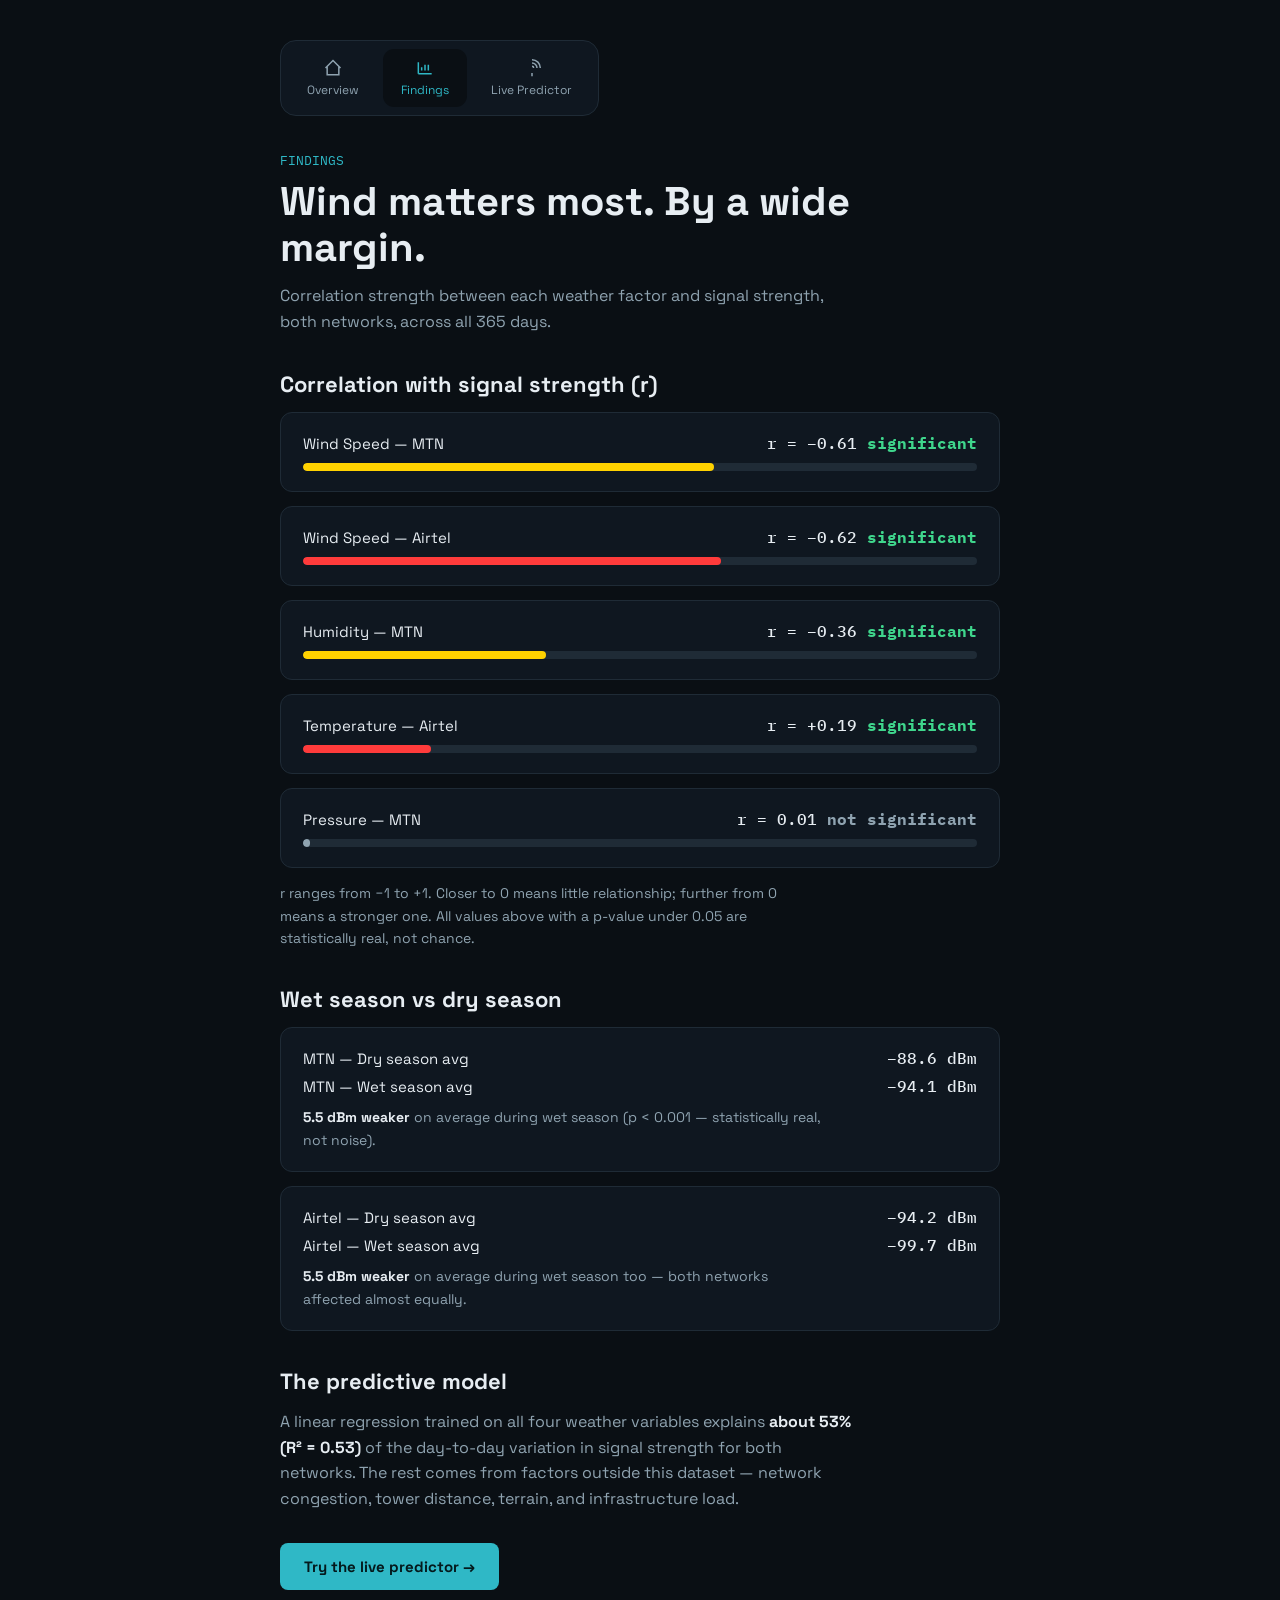
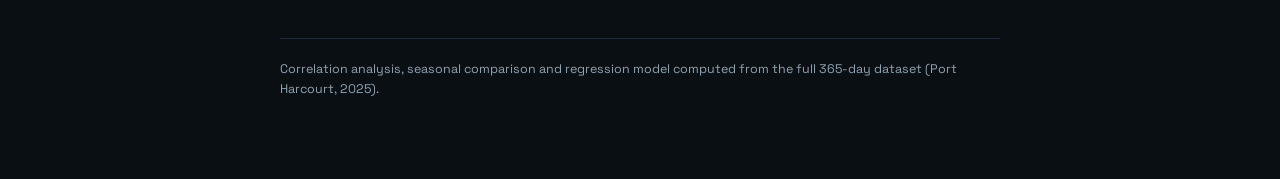
==== findings.html @ b2a47892 "Initial commit" ====
<!DOCTYPE html>
<html lang="en">
<head>
<meta charset="UTF-8">
<meta name="viewport" content="width=device-width, initial-scale=1">
<title>Findings — Signal Forecast</title>
<link rel="stylesheet" href="style.css">
</head>
<body>
<div class="wrap">
  <nav>
    <a href="index.html"><svg viewBox="0 0 24 24"><path d="M3 12l9-9 9 9M5 10v10h14V10"/></svg>Overview</a>
    <a href="findings.html" class="active"><svg viewBox="0 0 24 24"><path d="M4 19V5M4 19h16M8 15v-4M12 15V8M16 15v-7"/></svg>Findings</a>
    <a href="predictor.html"><svg viewBox="0 0 24 24"><path d="M12 2a10 10 0 0 1 10 10M12 6a6 6 0 0 1 6 6M12 10a2 2 0 0 1 2 2M12 22v-4"/></svg>Live Predictor</a>
  </nav>

  <div class="eyebrow">FINDINGS</div>
  <h1>Wind matters most. By a wide margin.</h1>
  <p class="sub">Correlation strength between each weather factor and signal strength, both networks, across all 365 days.</p>

  <h2>Correlation with signal strength (r)</h2>
  <div class="card">
    <div class="stat-row"><div class="stat-label">Wind Speed — MTN</div><div class="stat-val">r = −0.61 <span class="sig yes">significant</span></div></div>
    <div class="bar-track"><div class="bar-fill" style="width:61%; background:var(--mtn);"></div></div>
  </div>
  <div class="card">
    <div class="stat-row"><div class="stat-label">Wind Speed — Airtel</div><div class="stat-val">r = −0.62 <span class="sig yes">significant</span></div></div>
    <div class="bar-track"><div class="bar-fill" style="width:62%; background:var(--airtel);"></div></div>
  </div>
  <div class="card">
    <div class="stat-row"><div class="stat-label">Humidity — MTN</div><div class="stat-val">r = −0.36 <span class="sig yes">significant</span></div></div>
    <div class="bar-track"><div class="bar-fill" style="width:36%; background:var(--mtn);"></div></div>
  </div>
  <div class="card">
    <div class="stat-row"><div class="stat-label">Temperature — Airtel</div><div class="stat-val">r = +0.19 <span class="sig yes">significant</span></div></div>
    <div class="bar-track"><div class="bar-fill" style="width:19%; background:var(--airtel);"></div></div>
  </div>
  <div class="card">
    <div class="stat-row"><div class="stat-label">Pressure — MTN</div><div class="stat-val">r = 0.01 <span class="sig no">not significant</span></div></div>
    <div class="bar-track"><div class="bar-fill" style="width:1%; background:var(--text-dim);"></div></div>
  </div>
  <p class="body-text" style="margin-top:14px; font-size:14px;">r ranges from −1 to +1. Closer to 0 means little relationship; further from 0 means a stronger one. All values above with a p-value under 0.05 are statistically real, not chance.</p>

  <h2>Wet season vs dry season</h2>
  <div class="card">
    <div class="stat-row"><div class="stat-label">MTN — Dry season avg</div><div class="stat-val">−88.6 dBm</div></div>
    <div class="stat-row" style="margin-top:8px;"><div class="stat-label">MTN — Wet season avg</div><div class="stat-val">−94.1 dBm</div></div>
    <p class="body-text" style="margin-top:10px; font-size:14px;"><strong>5.5 dBm weaker</strong> on average during wet season (p &lt; 0.001 — statistically real, not noise).</p>
  </div>
  <div class="card">
    <div class="stat-row"><div class="stat-label">Airtel — Dry season avg</div><div class="stat-val">−94.2 dBm</div></div>
    <div class="stat-row" style="margin-top:8px;"><div class="stat-label">Airtel — Wet season avg</div><div class="stat-val">−99.7 dBm</div></div>
    <p class="body-text" style="margin-top:10px; font-size:14px;"><strong>5.5 dBm weaker</strong> on average during wet season too — both networks affected almost equally.</p>
  </div>

  <h2>The predictive model</h2>
  <p class="body-text">A linear regression trained on all four weather variables explains <strong>about 53% (R² = 0.53)</strong> of the day-to-day variation in signal strength for both networks. The rest comes from factors outside this dataset — network congestion, tower distance, terrain, and infrastructure load.</p>

  <div style="margin-top:32px;">
    <a href="predictor.html" class="btn">Try the live predictor →</a>
  </div>

  <footer>
    Correlation analysis, seasonal comparison and regression model computed from the full 365-day dataset (Port Harcourt, 2025).
  </footer>
</div>
</body>
</html>
---- style.css ----
@import url('https://fonts.googleapis.com/css2?family=Space+Grotesk:wght@400;500;700&family=IBM+Plex+Mono:wght@400;500&display=swap');
:root{
  --bg:#0a0f14; --bg-panel:#0f1720; --line:#1f2b36;
  --text:#e7edf2; --text-dim:#8fa3b0;
  --mtn:#ffd200; --airtel:#ff3b3b;
  --good:#3fd68c; --fair:#f2c94c; --poor:#ff6b6b; --wave:#2fb8c6;
}
*{box-sizing:border-box; margin:0; padding:0;}
body{background:var(--bg); color:var(--text); font-family:'Space Grotesk',sans-serif; min-height:100vh;}
.wrap{max-width:760px; margin:0 auto; padding:40px 20px 80px;}
nav{display:flex; gap:6px; background:var(--bg-panel); border:1px solid var(--line); border-radius:16px; padding:8px; margin-bottom:36px; width:fit-content;}
nav a{display:flex; flex-direction:column; align-items:center; gap:4px; padding:9px 18px; border-radius:11px; text-decoration:none; color:var(--text-dim); font-size:12px; transition:background 0.15s, color 0.15s;}
nav a svg{width:20px; height:20px; stroke:currentColor; fill:none; stroke-width:1.8;}
nav a.active{background:var(--bg); color:var(--wave);}
nav a:hover{color:var(--text);}
.eyebrow{font-family:'IBM Plex Mono',monospace; font-size:13px; color:var(--wave);}
h1{font-size:clamp(28px,5vw,40px); font-weight:700; line-height:1.15; margin:10px 0 12px;}
h2{font-size:22px; font-weight:700; margin:36px 0 14px;}
p.sub,.body-text{color:var(--text-dim); font-size:16px; line-height:1.6; max-width:58ch;}
.body-text strong{color:var(--text);}
.card{background:var(--bg-panel); border:1px solid var(--line); border-radius:12px; padding:20px 22px; margin-bottom:14px;}
.stat-row{display:flex; justify-content:space-between; align-items:center; gap:12px;}
.stat-label{font-size:15px;}
.stat-val{font-family:'IBM Plex Mono',monospace; font-weight:500;}
.bar-track{background:var(--line); height:8px; border-radius:4px; margin-top:10px; overflow:hidden;}
.bar-fill{height:100%; border-radius:4px;}
.sig{font-weight:700;}
.sig.yes{color:var(--good);}
.sig.no{color:var(--text-dim);}
.btn{display:inline-block; background:var(--wave); color:#04191c; border:none; padding:14px 24px; border-radius:8px; font-weight:700; font-size:15px; text-decoration:none; font-family:inherit;}
footer{margin-top:48px; padding-top:20px; border-top:1px solid var(--line); font-size:12.5px; color:var(--text-dim); line-height:1.6;}
@view-transition {
  navigation: auto;
}
.wrap{
  animation: fadeIn 0.35s ease;
}
@keyframes fadeIn {
  from { opacity: 0; transform: translateY(6px); }
  to { opacity: 1; transform: translateY(0); }
}
.forecast-row{display:grid; grid-template-columns:repeat(5,1fr); gap:8px;}
.fcard{background:var(--bg-panel); border:1px solid var(--line); border-radius:10px; padding:14px;}
.fcard .fday{font-family:'IBM Plex Mono',monospace; font-size:11px; color:var(--text-dim); margin-bottom:8px;}
.fcard .ftemp{font-size:15px; margin-bottom:8px;}
.fcard .fnet{display:flex; justify-content:space-between; font-size:12.5px; margin-top:4px;}
.fcard .fnet .fdbm{font-family:'IBM Plex Mono',monospace;}
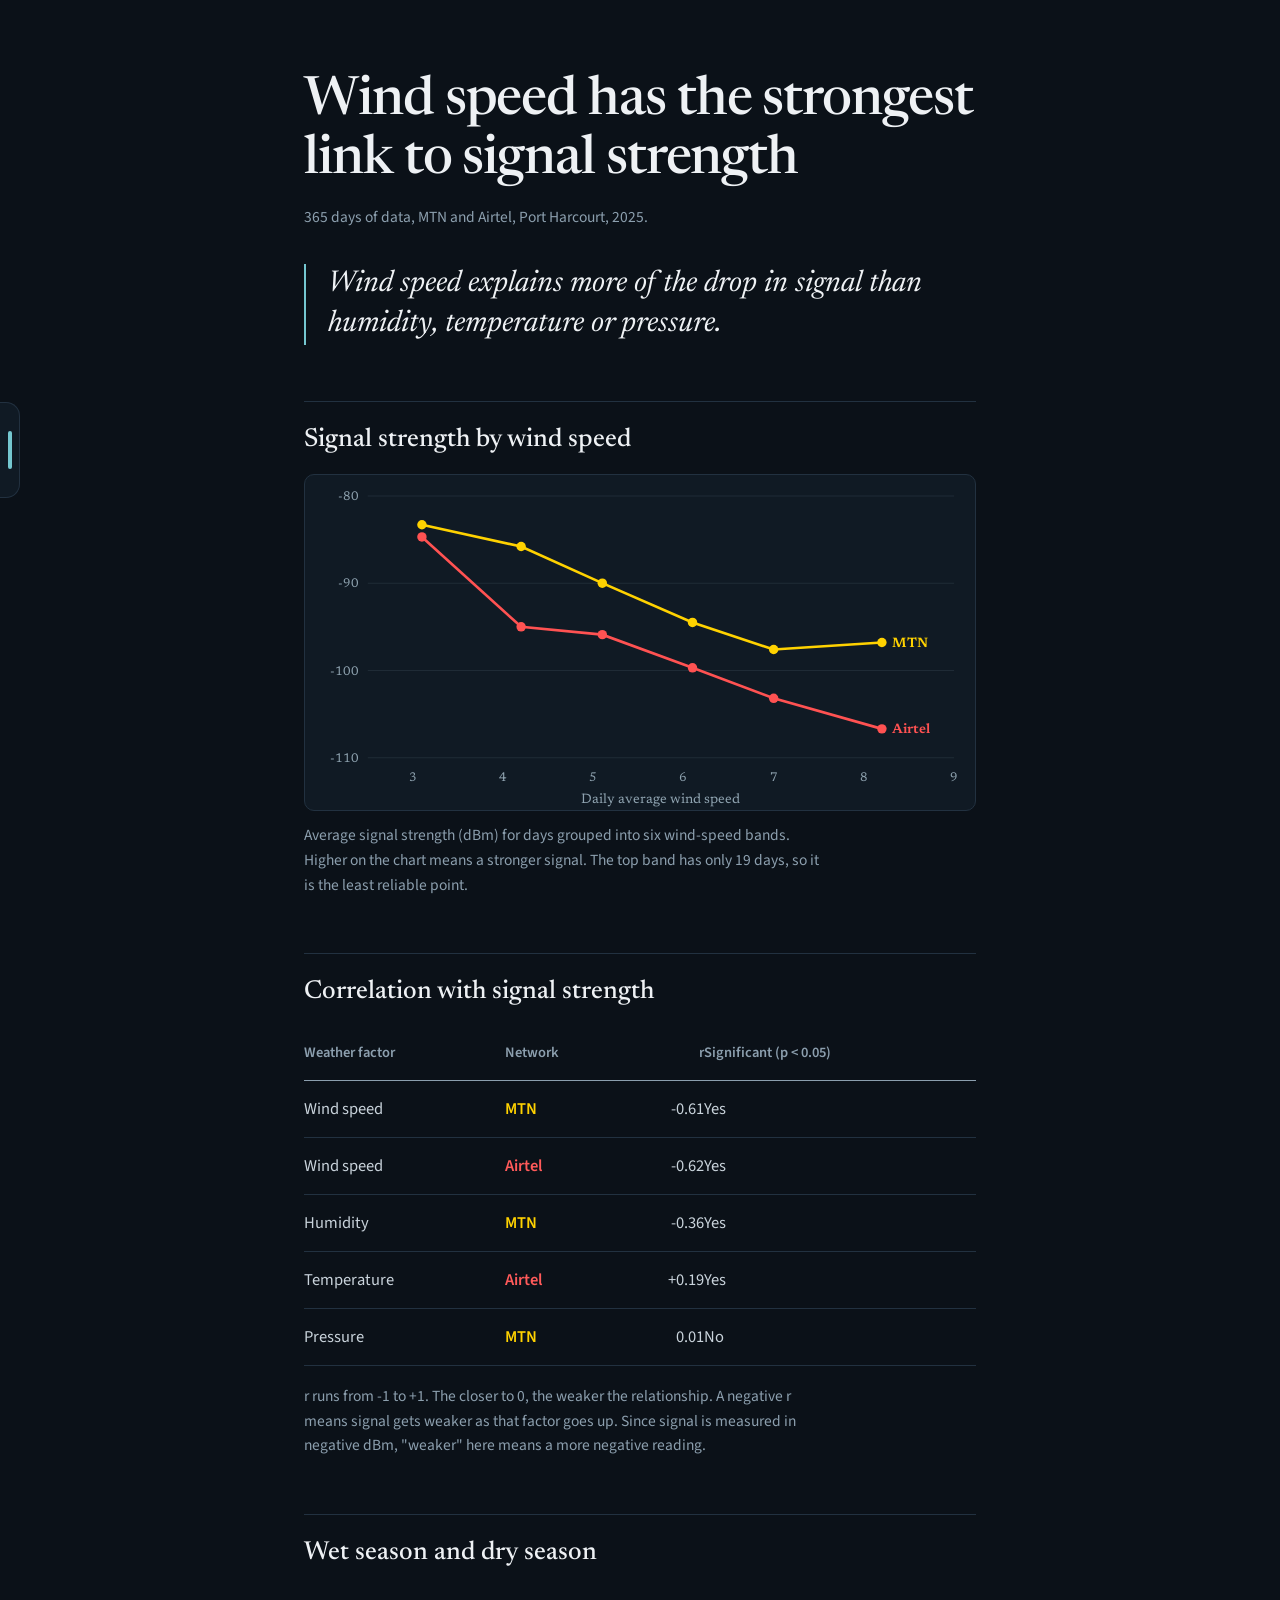
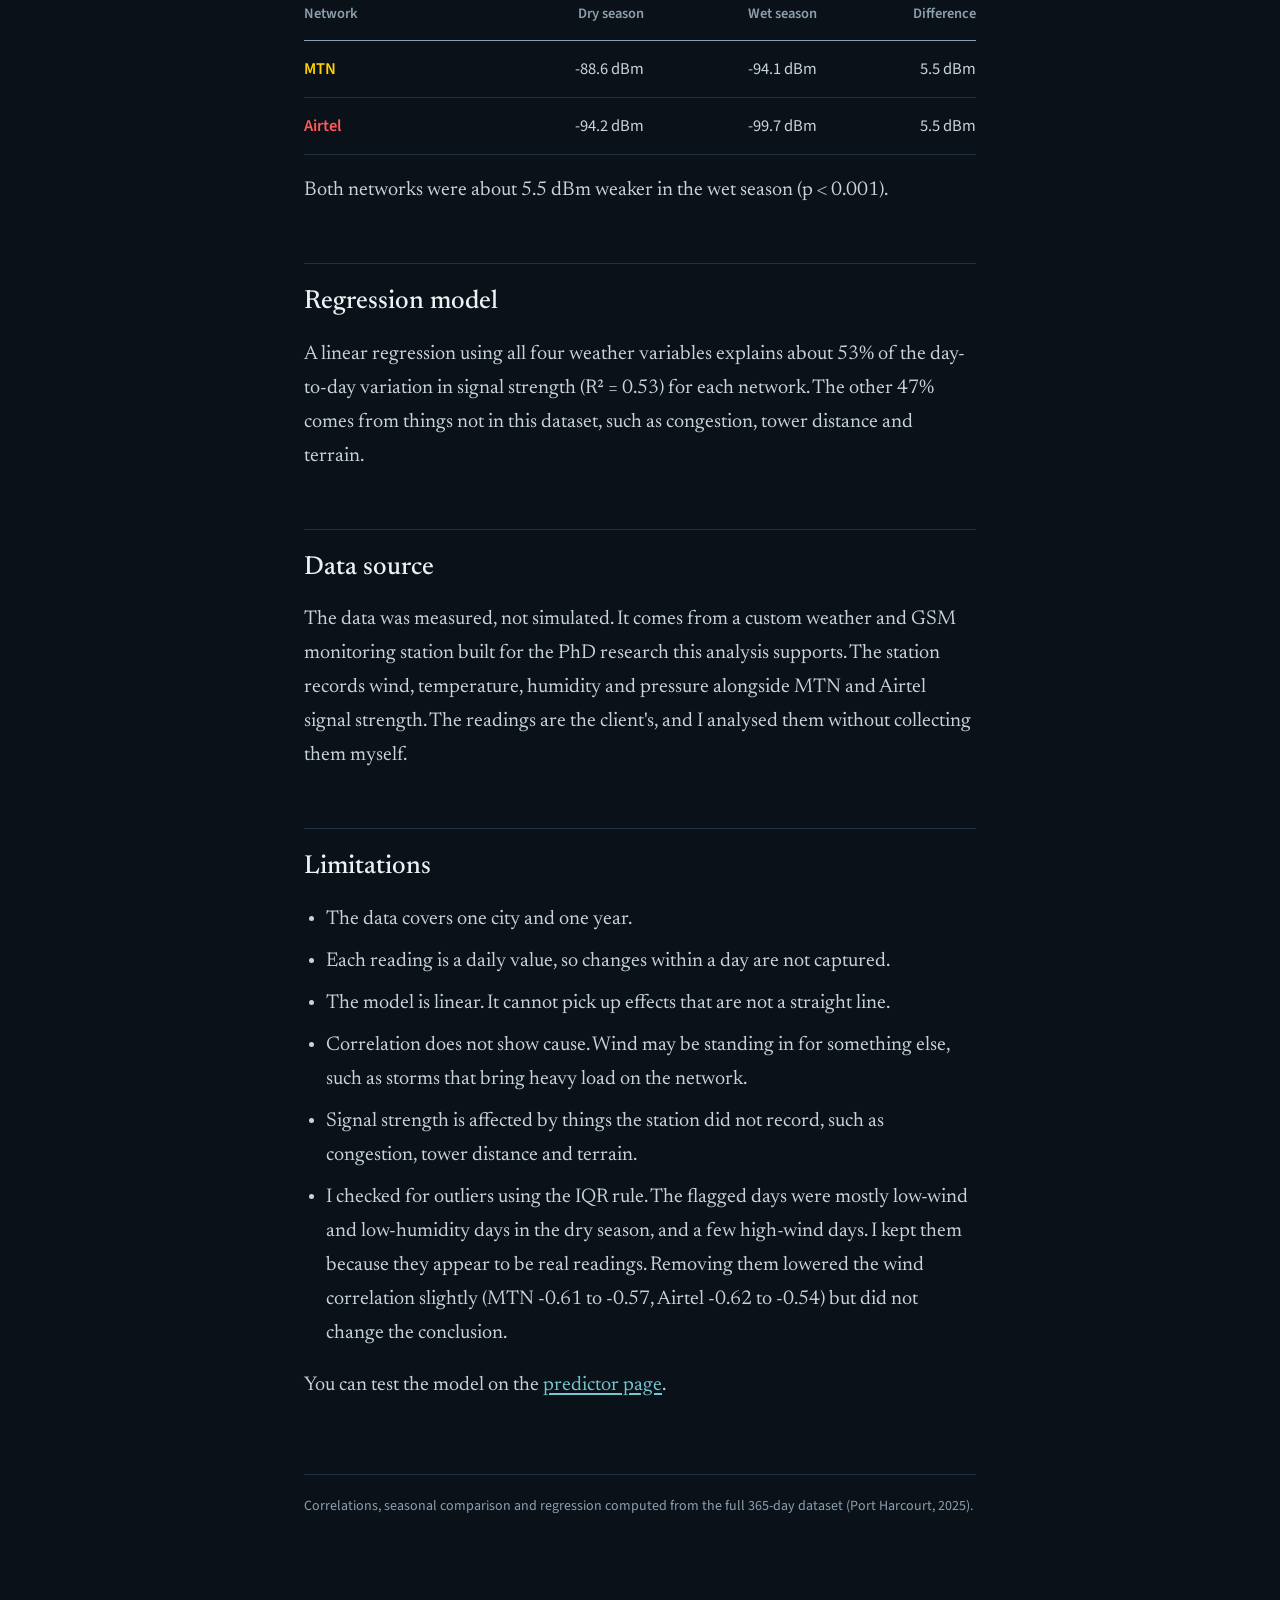
==== commit 4c2afddf: "new design" ====
--- a/findings.html
+++ b/findings.html
@@ -3,66 +3,80 @@
 <head>
 <meta charset="UTF-8">
 <meta name="viewport" content="width=device-width, initial-scale=1">
-<title>Findings — Signal Forecast</title>
+<title>Findings - Weather and GSM signal strength</title>
 <link rel="stylesheet" href="style.css">
 </head>
 <body>
 <div class="wrap">
-  <nav>
-    <a href="index.html"><svg viewBox="0 0 24 24"><path d="M3 12l9-9 9 9M5 10v10h14V10"/></svg>Overview</a>
-    <a href="findings.html" class="active"><svg viewBox="0 0 24 24"><path d="M4 19V5M4 19h16M8 15v-4M12 15V8M16 15v-7"/></svg>Findings</a>
-    <a href="predictor.html"><svg viewBox="0 0 24 24"><path d="M12 2a10 10 0 0 1 10 10M12 6a6 6 0 0 1 6 6M12 10a2 2 0 0 1 2 2M12 22v-4"/></svg>Live Predictor</a>
-  </nav>
+<nav>
+  <a href="index.html">Overview</a>
+  <a href="findings.html" class="active">Findings</a>
+  <a href="predictor.html">Predictor</a>
+</nav>
+  <h1>Wind speed has the strongest link to signal strength</h1>
+  <p class="byline">365 days of data, MTN and Airtel, Port Harcourt, 2025.</p>
 
-  <div class="eyebrow">FINDINGS</div>
-  <h1>Wind matters most. By a wide margin.</h1>
-  <p class="sub">Correlation strength between each weather factor and signal strength, both networks, across all 365 days.</p>
+  <p class="pull">Wind speed explains more of the drop in signal than humidity, temperature or pressure.</p>
 
-  <h2>Correlation with signal strength (r)</h2>
-  <div class="card">
-    <div class="stat-row"><div class="stat-label">Wind Speed — MTN</div><div class="stat-val">r = −0.61 <span class="sig yes">significant</span></div></div>
-    <div class="bar-track"><div class="bar-fill" style="width:61%; background:var(--mtn);"></div></div>
-  </div>
-  <div class="card">
-    <div class="stat-row"><div class="stat-label">Wind Speed — Airtel</div><div class="stat-val">r = −0.62 <span class="sig yes">significant</span></div></div>
-    <div class="bar-track"><div class="bar-fill" style="width:62%; background:var(--airtel);"></div></div>
-  </div>
-  <div class="card">
-    <div class="stat-row"><div class="stat-label">Humidity — MTN</div><div class="stat-val">r = −0.36 <span class="sig yes">significant</span></div></div>
-    <div class="bar-track"><div class="bar-fill" style="width:36%; background:var(--mtn);"></div></div>
-  </div>
-  <div class="card">
-    <div class="stat-row"><div class="stat-label">Temperature — Airtel</div><div class="stat-val">r = +0.19 <span class="sig yes">significant</span></div></div>
-    <div class="bar-track"><div class="bar-fill" style="width:19%; background:var(--airtel);"></div></div>
-  </div>
-  <div class="card">
-    <div class="stat-row"><div class="stat-label">Pressure — MTN</div><div class="stat-val">r = 0.01 <span class="sig no">not significant</span></div></div>
-    <div class="bar-track"><div class="bar-fill" style="width:1%; background:var(--text-dim);"></div></div>
-  </div>
-  <p class="body-text" style="margin-top:14px; font-size:14px;">r ranges from −1 to +1. Closer to 0 means little relationship; further from 0 means a stronger one. All values above with a p-value under 0.05 are statistically real, not chance.</p>
-
-  <h2>Wet season vs dry season</h2>
-  <div class="card">
-    <div class="stat-row"><div class="stat-label">MTN — Dry season avg</div><div class="stat-val">−88.6 dBm</div></div>
-    <div class="stat-row" style="margin-top:8px;"><div class="stat-label">MTN — Wet season avg</div><div class="stat-val">−94.1 dBm</div></div>
-    <p class="body-text" style="margin-top:10px; font-size:14px;"><strong>5.5 dBm weaker</strong> on average during wet season (p &lt; 0.001 — statistically real, not noise).</p>
-  </div>
-  <div class="card">
-    <div class="stat-row"><div class="stat-label">Airtel — Dry season avg</div><div class="stat-val">−94.2 dBm</div></div>
-    <div class="stat-row" style="margin-top:8px;"><div class="stat-label">Airtel — Wet season avg</div><div class="stat-val">−99.7 dBm</div></div>
-    <p class="body-text" style="margin-top:10px; font-size:14px;"><strong>5.5 dBm weaker</strong> on average during wet season too — both networks affected almost equally.</p>
+  <h2>Signal strength by wind speed</h2>
+  <div class="chart">
+    <svg id="c" viewBox="0 0 640 320" role="img" aria-label="Average MTN and Airtel signal strength by wind speed band"></svg>
+    <p class="note">Average signal strength (dBm) for days grouped into six wind-speed bands. Higher on the chart means a stronger signal. The top band has only 19 days, so it is the least reliable point.</p>
   </div>
 
-  <h2>The predictive model</h2>
-  <p class="body-text">A linear regression trained on all four weather variables explains <strong>about 53% (R² = 0.53)</strong> of the day-to-day variation in signal strength for both networks. The rest comes from factors outside this dataset — network congestion, tower distance, terrain, and infrastructure load.</p>
+  <h2>Correlation with signal strength</h2>
+  <table>
+    <tr><th>Weather factor</th><th>Network</th><th class="n">r</th><th>Significant (p &lt; 0.05)</th></tr>
+    <tr><td>Wind speed</td><td class="mtn">MTN</td><td class="n">-0.61</td><td>Yes</td></tr>
+    <tr><td>Wind speed</td><td class="airtel">Airtel</td><td class="n">-0.62</td><td>Yes</td></tr>
+    <tr><td>Humidity</td><td class="mtn">MTN</td><td class="n">-0.36</td><td>Yes</td></tr>
+    <tr><td>Temperature</td><td class="airtel">Airtel</td><td class="n">+0.19</td><td>Yes</td></tr>
+    <tr><td>Pressure</td><td class="mtn">MTN</td><td class="n">0.01</td><td>No</td></tr>
+  </table>
+  <p class="note">r runs from -1 to +1. The closer to 0, the weaker the relationship. A negative r means signal gets weaker as that factor goes up. Since signal is measured in negative dBm, "weaker" here means a more negative reading.</p>
 
-  <div style="margin-top:32px;">
-    <a href="predictor.html" class="btn">Try the live predictor →</a>
-  </div>
+  <h2>Wet season and dry season</h2>
+  <table>
+    <tr><th>Network</th><th class="n">Dry season</th><th class="n">Wet season</th><th class="n">Difference</th></tr>
+    <tr><td class="mtn">MTN</td><td class="n">-88.6 dBm</td><td class="n">-94.1 dBm</td><td class="n">5.5 dBm</td></tr>
+    <tr><td class="airtel">Airtel</td><td class="n">-94.2 dBm</td><td class="n">-99.7 dBm</td><td class="n">5.5 dBm</td></tr>
+  </table>
+  <p>Both networks were about 5.5 dBm weaker in the wet season (p &lt; 0.001).</p>
 
-  <footer>
-    Correlation analysis, seasonal comparison and regression model computed from the full 365-day dataset (Port Harcourt, 2025).
-  </footer>
+  <h2>Regression model</h2>
+  <p>A linear regression using all four weather variables explains about 53% of the day-to-day variation in signal strength (R&sup2; = 0.53) for each network. The other 47% comes from things not in this dataset, such as congestion, tower distance and terrain.</p>
+
+  <h2>Data source</h2>
+  <p>The data was measured, not simulated. It comes from a custom weather and GSM monitoring station built for the PhD research this analysis supports. The station records wind, temperature, humidity and pressure alongside MTN and Airtel signal strength. The readings are the client's, and I analysed them without collecting them myself.</p>
+
+  <h2>Limitations</h2>
+  <ul>
+    <li>The data covers one city and one year.</li>
+    <li>Each reading is a daily value, so changes within a day are not captured.</li>
+    <li>The model is linear. It cannot pick up effects that are not a straight line.</li>
+    <li>Correlation does not show cause. Wind may be standing in for something else, such as storms that bring heavy load on the network.</li>
+    <li>Signal strength is affected by things the station did not record, such as congestion, tower distance and terrain.</li>
+    <li>I checked for outliers using the IQR rule. The flagged days were mostly low-wind and low-humidity days in the dry season, and a few high-wind days. I kept them because they appear to be real readings. Removing them lowered the wind correlation slightly (MTN -0.61 to -0.57, Airtel -0.62 to -0.54) but did not change the conclusion.</li>
+  </ul>
+
+  <p>You can test the model on the <a href="predictor.html">predictor page</a>.</p>
+
+  <footer>Correlations, seasonal comparison and regression computed from the full 365-day dataset (Port Harcourt, 2025).</footer>
 </div>
+
+<script>
+const W=[3.1,4.2,5.1,6.1,7.0,8.2], M=[-83.3,-85.8,-90.0,-94.5,-97.6,-96.8], A=[-84.7,-95.0,-95.9,-99.7,-103.2,-106.7];
+const X=v=>60+(v-2.5)*560/6.5, Y=v=>20+(-80-v)*250/30;
+let h='';
+[-80,-90,-100,-110].forEach(v=>h+=`<line x1="60" x2="620" y1="${Y(v)}" y2="${Y(v)}" stroke="#1f2b36"/><text x="52" y="${Y(v)+4}" text-anchor="end" fill="#8fa3b0" font-size="12">${v}</text>`);
+[3,4,5,6,7,8,9].forEach(v=>h+=`<text x="${X(v)}" y="292" text-anchor="middle" fill="#8fa3b0" font-size="12">${v}</text>`);
+h+=`<text x="340" y="313" text-anchor="middle" fill="#8fa3b0" font-size="13">Daily average wind speed</text>`;
+[[M,'#ffd200','MTN'],[A,'#ff5252','Airtel']].forEach(([d,c,n])=>{
+  h+=`<polyline fill="none" stroke="${c}" stroke-width="2.5" points="${W.map((w,i)=>X(w)+','+Y(d[i])).join(' ')}"/>`;
+  W.forEach((w,i)=>h+=`<circle cx="${X(w)}" cy="${Y(d[i])}" r="4.5" fill="${c}"/>`);
+  h+=`<text x="${X(W[5])+10}" y="${Y(d[5])+4}" fill="${c}" font-size="13" font-weight="600">${n}</text>`;
+});
+document.getElementById('c').innerHTML=h;
+</script>
 </body>
 </html>
--- a/style.css
+++ b/style.css
@@ -1,47 +1,84 @@
-@import url('https://fonts.googleapis.com/css2?family=Space+Grotesk:wght@400;500;700&family=IBM+Plex+Mono:wght@400;500&display=swap');
+@import url('https://fonts.googleapis.com/css2?family=Newsreader:ital,wght@0,400;0,500;0,600;1,400&family=Source+Sans+3:wght@400;600&display=swap');
 :root{
-  --bg:#0a0f14; --bg-panel:#0f1720; --line:#1f2b36;
-  --text:#e7edf2; --text-dim:#8fa3b0;
-  --mtn:#ffd200; --airtel:#ff3b3b;
-  --good:#3fd68c; --fair:#f2c94c; --poor:#ff6b6b; --wave:#2fb8c6;
+  --bg:#0b1118; --panel:#101a24; --line:#223140;
+  --text:#eef1f4; --dim:#8c9fae; --soft:#c9d3db;
+  --accent:#74c7d0; --mtn:#ffd200; --airtel:#ff5a5a;
+  --good:#4cd698; --fair:#f2c94c; --poor:#ff6b6b;
+  --serif:"Newsreader",Georgia,"Times New Roman",serif;
+  --sans:"Source Sans 3","Segoe UI",system-ui,Arial,sans-serif;
 }
-*{box-sizing:border-box; margin:0; padding:0;}
-body{background:var(--bg); color:var(--text); font-family:'Space Grotesk',sans-serif; min-height:100vh;}
-.wrap{max-width:760px; margin:0 auto; padding:40px 20px 80px;}
-nav{display:flex; gap:6px; background:var(--bg-panel); border:1px solid var(--line); border-radius:16px; padding:8px; margin-bottom:36px; width:fit-content;}
-nav a{display:flex; flex-direction:column; align-items:center; gap:4px; padding:9px 18px; border-radius:11px; text-decoration:none; color:var(--text-dim); font-size:12px; transition:background 0.15s, color 0.15s;}
-nav a svg{width:20px; height:20px; stroke:currentColor; fill:none; stroke-width:1.8;}
-nav a.active{background:var(--bg); color:var(--wave);}
-nav a:hover{color:var(--text);}
-.eyebrow{font-family:'IBM Plex Mono',monospace; font-size:13px; color:var(--wave);}
-h1{font-size:clamp(28px,5vw,40px); font-weight:700; line-height:1.15; margin:10px 0 12px;}
-h2{font-size:22px; font-weight:700; margin:36px 0 14px;}
-p.sub,.body-text{color:var(--text-dim); font-size:16px; line-height:1.6; max-width:58ch;}
-.body-text strong{color:var(--text);}
-.card{background:var(--bg-panel); border:1px solid var(--line); border-radius:12px; padding:20px 22px; margin-bottom:14px;}
-.stat-row{display:flex; justify-content:space-between; align-items:center; gap:12px;}
-.stat-label{font-size:15px;}
-.stat-val{font-family:'IBM Plex Mono',monospace; font-weight:500;}
-.bar-track{background:var(--line); height:8px; border-radius:4px; margin-top:10px; overflow:hidden;}
-.bar-fill{height:100%; border-radius:4px;}
-.sig{font-weight:700;}
-.sig.yes{color:var(--good);}
-.sig.no{color:var(--text-dim);}
-.btn{display:inline-block; background:var(--wave); color:#04191c; border:none; padding:14px 24px; border-radius:8px; font-weight:700; font-size:15px; text-decoration:none; font-family:inherit;}
-footer{margin-top:48px; padding-top:20px; border-top:1px solid var(--line); font-size:12.5px; color:var(--text-dim); line-height:1.6;}
-@view-transition {
-  navigation: auto;
-}
-.wrap{
-  animation: fadeIn 0.35s ease;
-}
-@keyframes fadeIn {
-  from { opacity: 0; transform: translateY(6px); }
-  to { opacity: 1; transform: translateY(0); }
-}
-.forecast-row{display:grid; grid-template-columns:repeat(5,1fr); gap:8px;}
-.fcard{background:var(--bg-panel); border:1px solid var(--line); border-radius:10px; padding:14px;}
-.fcard .fday{font-family:'IBM Plex Mono',monospace; font-size:11px; color:var(--text-dim); margin-bottom:8px;}
-.fcard .ftemp{font-size:15px; margin-bottom:8px;}
-.fcard .fnet{display:flex; justify-content:space-between; font-size:12.5px; margin-top:4px;}
-.fcard .fnet .fdbm{font-family:'IBM Plex Mono',monospace;}+*{box-sizing:border-box;margin:0;padding:0}
+body{background:var(--bg);color:var(--soft);font-family:var(--serif);font-size:20px;line-height:1.7;font-variant-numeric:lining-nums tabular-nums;-webkit-font-smoothing:antialiased}
+.wrap{max-width:720px;margin:0 auto;padding:72px 24px 100px}
+
+/* side knob nav */
+nav{position:fixed;left:0;top:50%;transform:translateY(-50%);width:20px;height:96px;overflow:hidden;background:var(--panel);border:1px solid var(--line);border-left:none;border-radius:0 14px 14px 0;padding:8px 0;display:flex;flex-direction:column;justify-content:center;z-index:10;transition:width .25s ease,height .25s ease;font-family:var(--sans)}
+nav::after{content:"";position:absolute;right:7px;top:50%;width:4px;height:38px;margin-top:-19px;border-radius:2px;background:var(--accent);transition:opacity .2s}
+nav:hover,nav:focus-within{width:176px;height:168px}
+nav:hover::after,nav:focus-within::after{opacity:0}
+nav a{display:block;white-space:nowrap;color:var(--dim);text-decoration:none;padding:10px 24px;font-size:16px;opacity:0;transition:opacity .2s,color .2s}
+nav:hover a,nav:focus-within a{opacity:1}
+nav a:hover{color:var(--text)}
+nav a.active{color:var(--accent);font-weight:600}
+
+h1,h2{font-family:var(--serif);color:var(--text);font-weight:500}
+h1{font-size:clamp(36px,6vw,54px);line-height:1.1;letter-spacing:-.02em;margin-bottom:14px}
+h2{font-size:26px;line-height:1.25;margin:56px 0 18px;padding-top:22px;border-top:1px solid var(--line)}
+p{margin-bottom:18px;max-width:34em}
+a{color:var(--accent);text-underline-offset:3px}
+strong{color:var(--text);font-weight:600}
+.byline,.note{font-family:var(--sans);color:var(--dim);font-size:15.5px;line-height:1.6}
+.byline{margin-bottom:34px}
+ul{margin:0 0 18px 22px}
+li{margin-bottom:8px;max-width:34em}
+
+.pull{font-style:italic;font-size:clamp(24px,3.4vw,30px);line-height:1.35;color:var(--text);border-left:2px solid var(--accent);padding-left:22px;margin:34px 0 10px;max-width:24em}
+
+table{width:100%;border-collapse:collapse;margin:14px 0 18px;font-family:var(--sans);font-size:16.5px}
+th,td{text-align:left;padding:14px 12px 14px 0;border-bottom:1px solid var(--line)}
+th{color:var(--dim);font-weight:600;font-size:14.5px;border-bottom:1px solid var(--dim)}
+.n{text-align:right;padding-right:0}
+.mtn{color:var(--mtn);font-weight:600}
+.airtel{color:var(--airtel);font-weight:600}
+
+.chart svg{display:block;width:100%;height:auto;background:var(--panel);border:1px solid var(--line);border-radius:10px}
+.chart .note{margin-top:12px}
+
+footer{margin-top:72px;padding-top:20px;border-top:1px solid var(--line);font-family:var(--sans);font-size:14px;color:var(--dim);line-height:1.6}
+
+/* predictor */
+.search-row{display:flex;gap:10px;margin:26px 0 8px;font-family:var(--sans)}
+input[type=text]{flex:1;padding:14px 16px;background:var(--panel);border:1px solid var(--line);color:var(--text);font:inherit;font-size:17px;border-radius:8px}
+input[type=text]:focus{outline:none;border-color:var(--accent)}
+button{padding:14px 26px;border:none;background:var(--accent);color:#06181b;font-family:var(--sans);font-size:16px;font-weight:600;border-radius:8px;cursor:pointer}
+button:disabled{opacity:.5;cursor:default}
+.status{margin:14px 0;font-family:var(--sans);font-size:15px;color:var(--dim);min-height:22px}
+.status.err{color:var(--poor)}
+.result{display:none}.result.show{display:block}
+.loc-line{margin:20px 0 12px;color:var(--soft)}
+.weather-row{display:grid;grid-template-columns:repeat(4,1fr);gap:1px;background:var(--line);border:1px solid var(--line);border-radius:10px;overflow:hidden;margin:8px 0 22px;font-family:var(--sans)}
+.wcell{background:var(--panel);padding:14px 16px}
+.wcell .label{font-size:14px;color:var(--dim)}
+.wcell .val{font-family:var(--serif);font-size:24px;color:var(--text)}
+.netcard{display:flex;justify-content:space-between;align-items:center;padding:16px 0;border-bottom:1px solid var(--line)}
+.netname{font-size:20px;color:var(--text)}
+.netstats{text-align:right}
+.dbm{font-size:26px;color:var(--text)}
+.quality{font-family:var(--sans);font-size:14.5px;font-weight:600}
+.good{color:var(--good)}.fair{color:var(--fair)}.poor{color:var(--poor)}
+.forecast-row{display:grid;grid-template-columns:repeat(5,1fr);gap:8px;font-family:var(--sans)}
+.fcard{background:var(--panel);border:1px solid var(--line);border-radius:10px;padding:12px;font-size:14px}
+.fday{font-weight:600;color:var(--text);margin-bottom:4px}
+.fnet{display:flex;justify-content:space-between;margin-top:5px}
+.fq{font-weight:600;margin-left:4px}
+
+/* phones: knob becomes a bottom bar */
+@media(max-width:700px){
+  body{font-size:18px}
+  nav{top:auto;bottom:0;left:0;right:0;transform:none;width:100%;height:auto;flex-direction:row;justify-content:space-around;border:none;border-top:1px solid var(--line);border-radius:0;padding:4px 0}
+  nav::after{display:none}
+  nav:hover,nav:focus-within{width:100%;height:auto}
+  nav a{opacity:1;padding:12px 10px}
+  .wrap{padding:44px 18px 100px}
+  .forecast-row,.weather-row{grid-template-columns:1fr 1fr}
+}
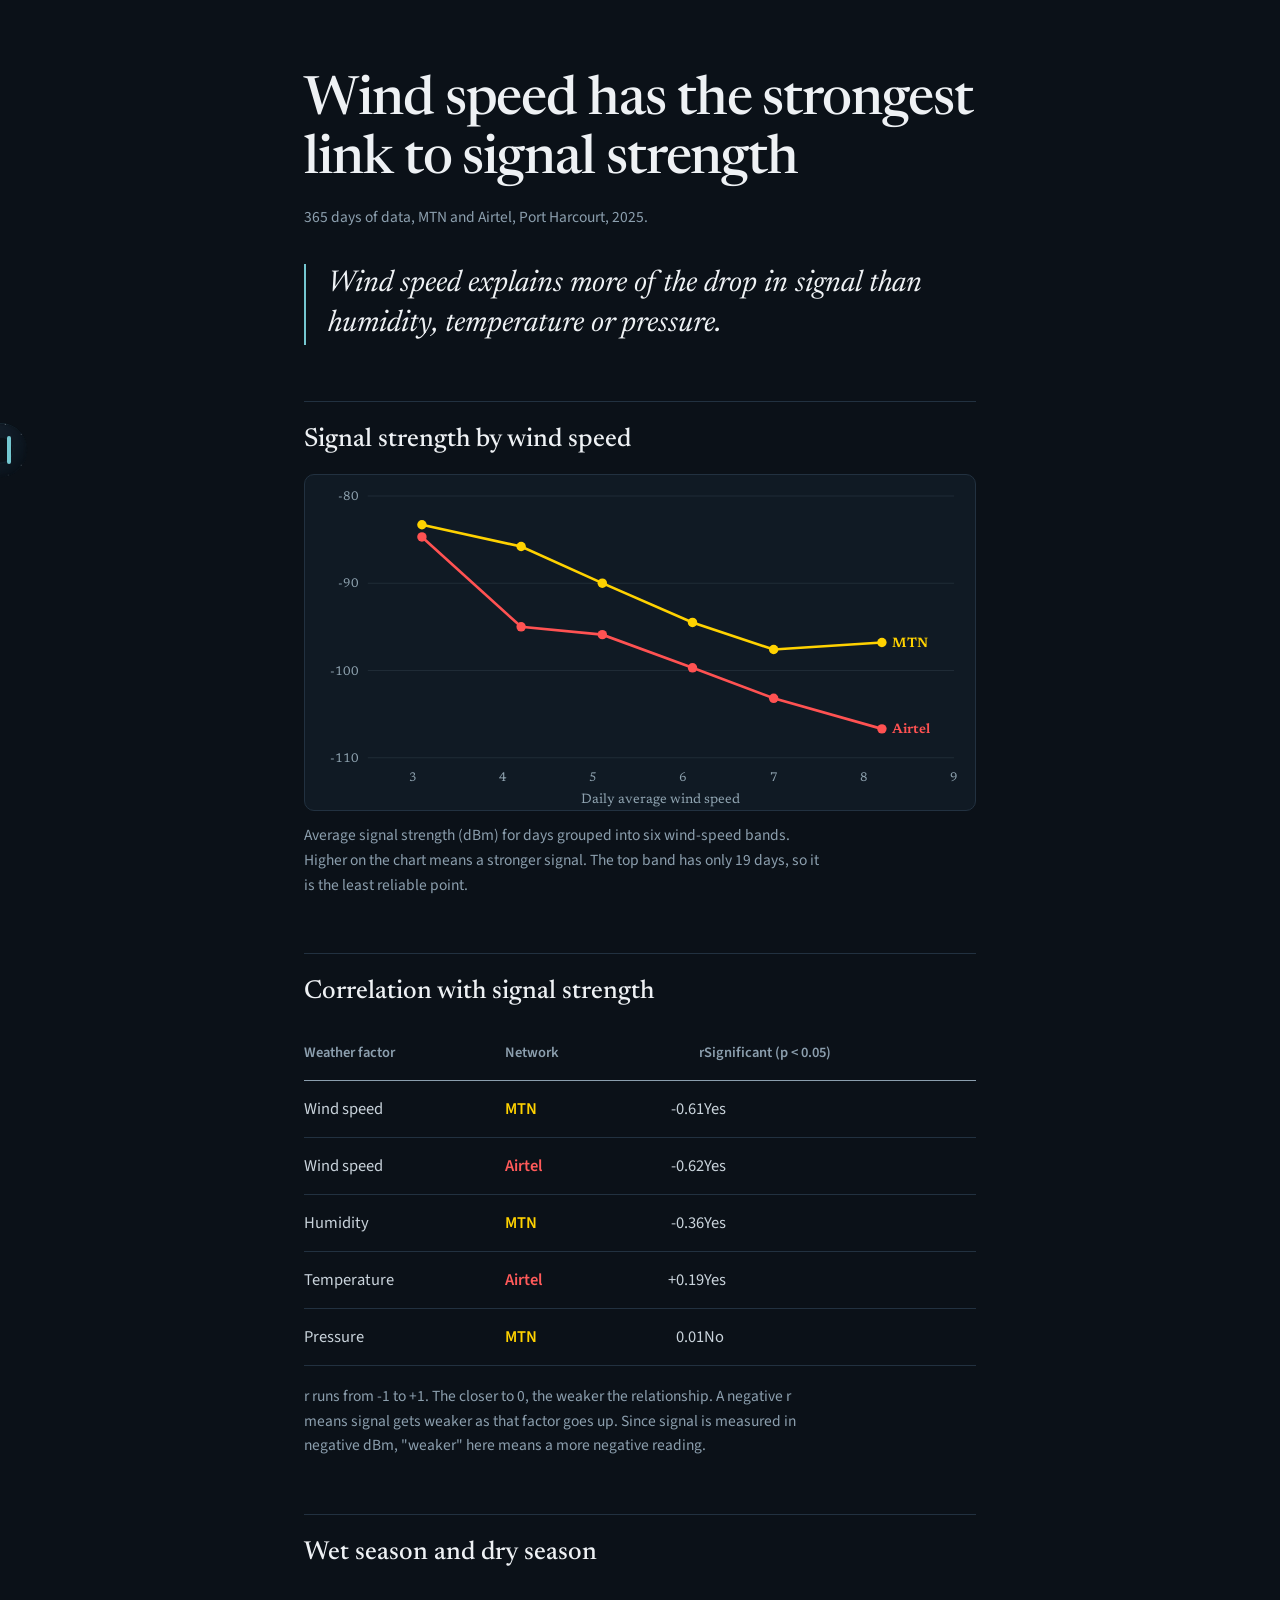
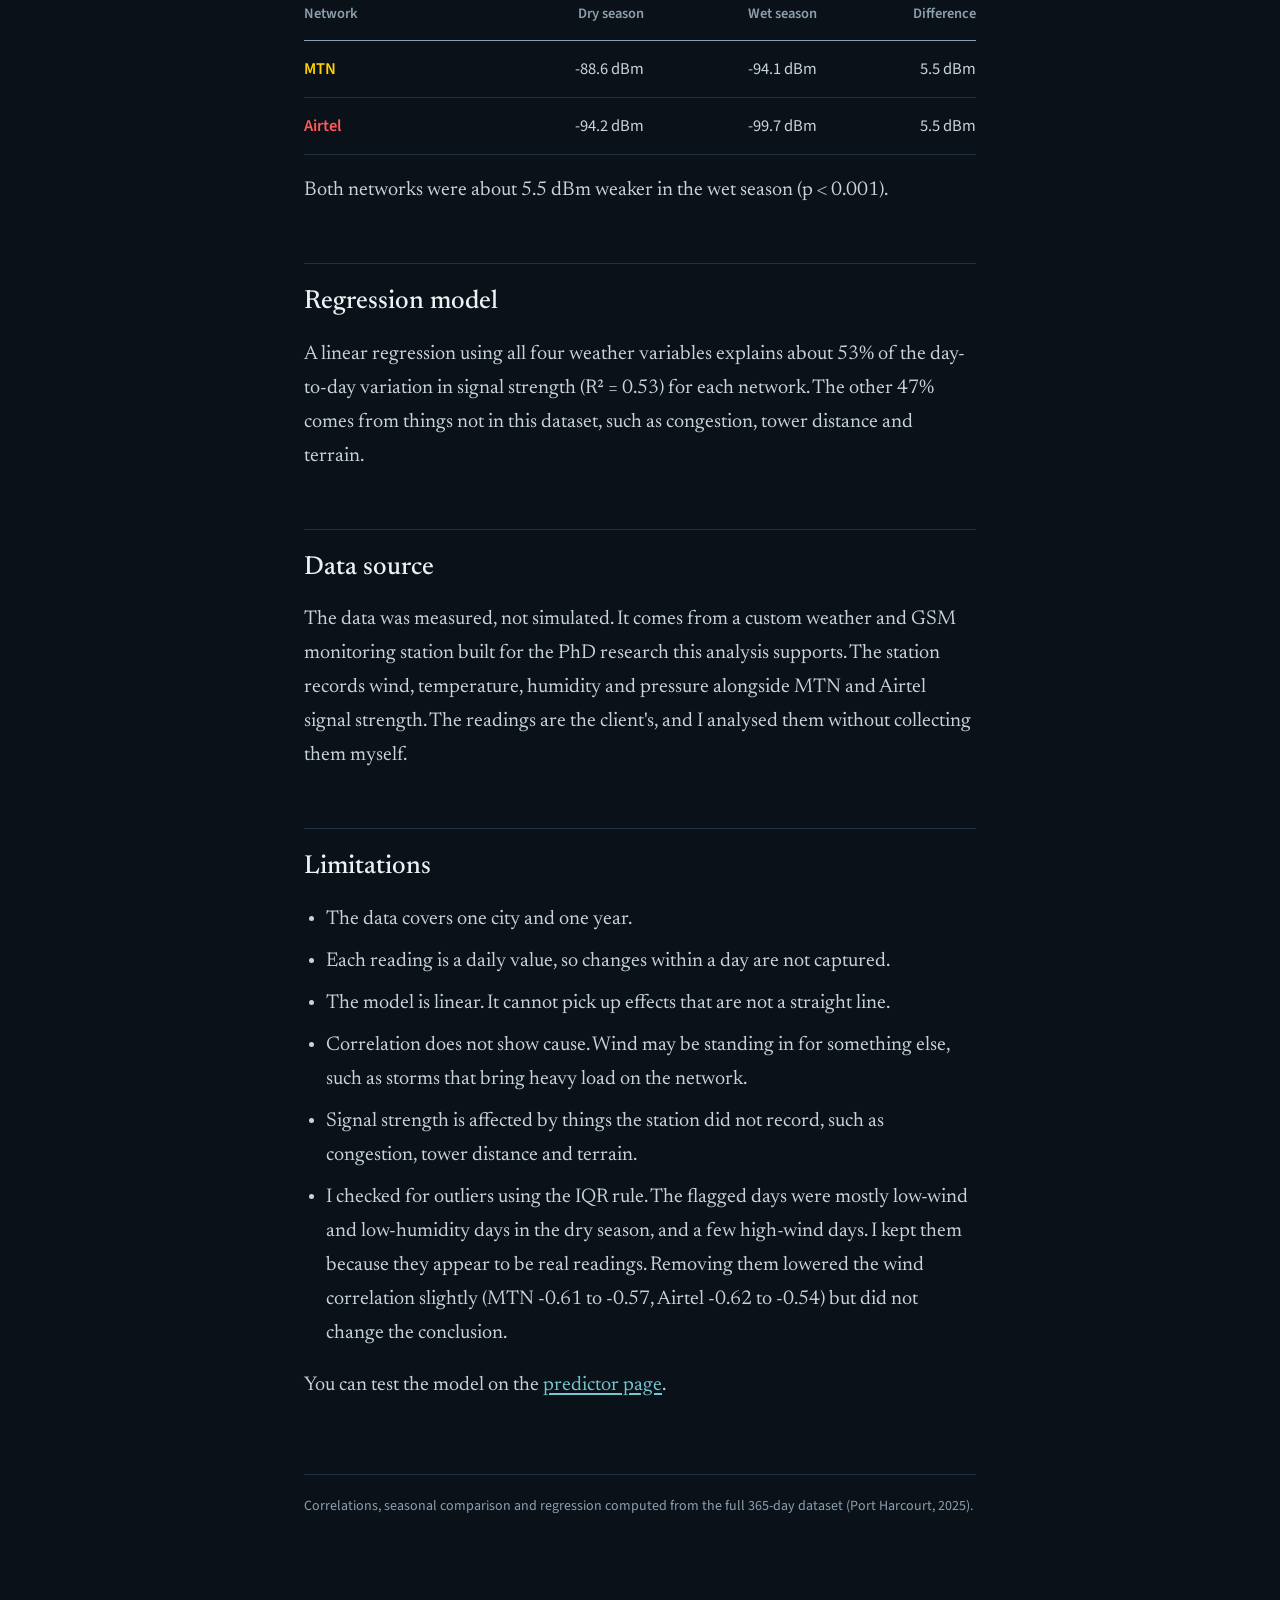
==== commit c3fbc2cb: "new dial nav" ====
--- a/findings.html
+++ b/findings.html
@@ -78,5 +78,6 @@
 });
 document.getElementById('c').innerHTML=h;
 </script>
+<script src="nav.js"></script>
 </body>
 </html>
--- a/style.css
+++ b/style.css
@@ -11,17 +11,25 @@
 body{background:var(--bg);color:var(--soft);font-family:var(--serif);font-size:20px;line-height:1.7;font-variant-numeric:lining-nums tabular-nums;-webkit-font-smoothing:antialiased}
 .wrap{max-width:720px;margin:0 auto;padding:72px 24px 100px}
 
-/* side knob nav */
-nav{position:fixed;left:0;top:50%;transform:translateY(-50%);width:20px;height:96px;overflow:hidden;background:var(--panel);border:1px solid var(--line);border-left:none;border-radius:0 14px 14px 0;padding:8px 0;display:flex;flex-direction:column;justify-content:center;z-index:10;transition:width .25s ease,height .25s ease;font-family:var(--sans)}
-nav::after{content:"";position:absolute;right:7px;top:50%;width:4px;height:38px;margin-top:-19px;border-radius:2px;background:var(--accent);transition:opacity .2s}
-nav:hover,nav:focus-within{width:176px;height:168px}
-nav:hover::after,nav:focus-within::after{opacity:0}
-nav a{display:block;white-space:nowrap;color:var(--dim);text-decoration:none;padding:10px 24px;font-size:16px;opacity:0;transition:opacity .2s,color .2s}
-nav:hover a,nav:focus-within a{opacity:1}
-nav a:hover{color:var(--text)}
-nav a.active{color:var(--accent);font-weight:600}
-
-h1,h2{font-family:var(--serif);color:var(--text);font-weight:500}
+/* edge dial nav (donut) */
+@property --r{syntax:'<angle>';inherits:true;initial-value:0deg}
+nav{position:fixed;left:0;top:50%;width:0;height:0;z-index:10;font-family:var(--serif);-webkit-tap-highlight-color:transparent}
+nav::before{content:"";position:absolute;left:7px;top:-14px;width:4px;height:28px;border-radius:2px;background:var(--accent);z-index:2;pointer-events:none;transition:opacity .2s}
+nav::after{content:"";position:absolute;left:0;top:-50px;width:38px;height:100px;z-index:3}
+nav.open::before{opacity:0}
+nav.open::after{pointer-events:none}
+.disc{position:absolute;left:-170px;top:-170px;width:340px;height:340px;border-radius:50%;border:1px solid rgba(116,199,208,.32);background:linear-gradient(135deg,rgba(26,40,54,.78),rgba(10,17,24,.66));-webkit-backdrop-filter:blur(16px) saturate(140%);backdrop-filter:blur(16px) saturate(140%);box-shadow:inset 0 0 36px rgba(0,0,0,.35);-webkit-mask:radial-gradient(circle closest-side,transparent 79px,#000 80px);mask:radial-gradient(circle closest-side,transparent 79px,#000 80px);transform:scale(.16);transition:transform .4s cubic-bezier(.25,1.1,.4,1)}
+nav.open .disc{transform:scale(1);cursor:grab;touch-action:none}
+nav.open .disc:active{cursor:grabbing}
+.disc::before{content:"";position:absolute;top:88px;right:88px;bottom:88px;left:88px;border-radius:50%;border:1px solid rgba(116,199,208,.5);pointer-events:none}
+.disc::after{content:"";position:absolute;left:242px;top:50%;margin-top:-5px;border:5px solid transparent;border-left:8px solid var(--accent);border-right:0;opacity:0;transition:opacity .2s .15s;pointer-events:none}
+nav.open .disc::after{opacity:1}
+.ring{position:absolute;top:0;right:0;bottom:0;left:0;transform:rotate(var(--r));transition:--r .5s cubic-bezier(.4,0,.2,1)}
+.ring::before{content:"";position:absolute;top:0;right:0;bottom:0;left:0;border-radius:50%;background:repeating-conic-gradient(from -.5deg,rgba(201,211,219,.5) 0 .6deg,transparent .6deg 6deg);-webkit-mask:radial-gradient(circle,transparent 162px,#000 163px,#000 167px,transparent 168px);mask:radial-gradient(circle,transparent 162px,#000 163px,#000 167px,transparent 168px);pointer-events:none}
+nav a{position:absolute;left:50%;top:50%;display:block;text-align:center;white-space:nowrap;transform-origin:0 0;transform:rotate(var(--a)) translateX(125px) rotate(calc(-1 * (var(--a) + var(--r)))) translate(-50%,-50%);padding:10px 6px;color:var(--dim);text-decoration:none;font-style:italic;font-size:18px;letter-spacing:.01em;opacity:0;transition:opacity .15s,color .25s}
+nav a .num{display:block;font-family:var(--sans);font-style:normal;font-size:10px;letter-spacing:.24em;color:var(--accent);opacity:.75;margin-bottom:1px}
+nav.open a{opacity:1;transition:opacity .3s .12s,color .25s}
+nav a.active{color:var(--text)}h1,h2{font-family:var(--serif);color:var(--text);font-weight:500}
 h1{font-size:clamp(36px,6vw,54px);line-height:1.1;letter-spacing:-.02em;margin-bottom:14px}
 h2{font-size:26px;line-height:1.25;margin:56px 0 18px;padding-top:22px;border-top:1px solid var(--line)}
 p{margin-bottom:18px;max-width:34em}
@@ -72,13 +80,11 @@
 .fnet{display:flex;justify-content:space-between;margin-top:5px}
 .fq{font-weight:600;margin-left:4px}
 
-/* phones: knob becomes a bottom bar */
+/* phones */
 @media(max-width:700px){
   body{font-size:18px}
-  nav{top:auto;bottom:0;left:0;right:0;transform:none;width:100%;height:auto;flex-direction:row;justify-content:space-around;border:none;border-top:1px solid var(--line);border-radius:0;padding:4px 0}
-  nav::after{display:none}
-  nav:hover,nav:focus-within{width:100%;height:auto}
-  nav a{opacity:1;padding:12px 10px}
-  .wrap{padding:44px 18px 100px}
+  .wrap{padding:44px 18px 60px}
   .forecast-row,.weather-row{grid-template-columns:1fr 1fr}
+  .search-row{flex-wrap:wrap}
+  input[type=text]{min-width:0}
 }
